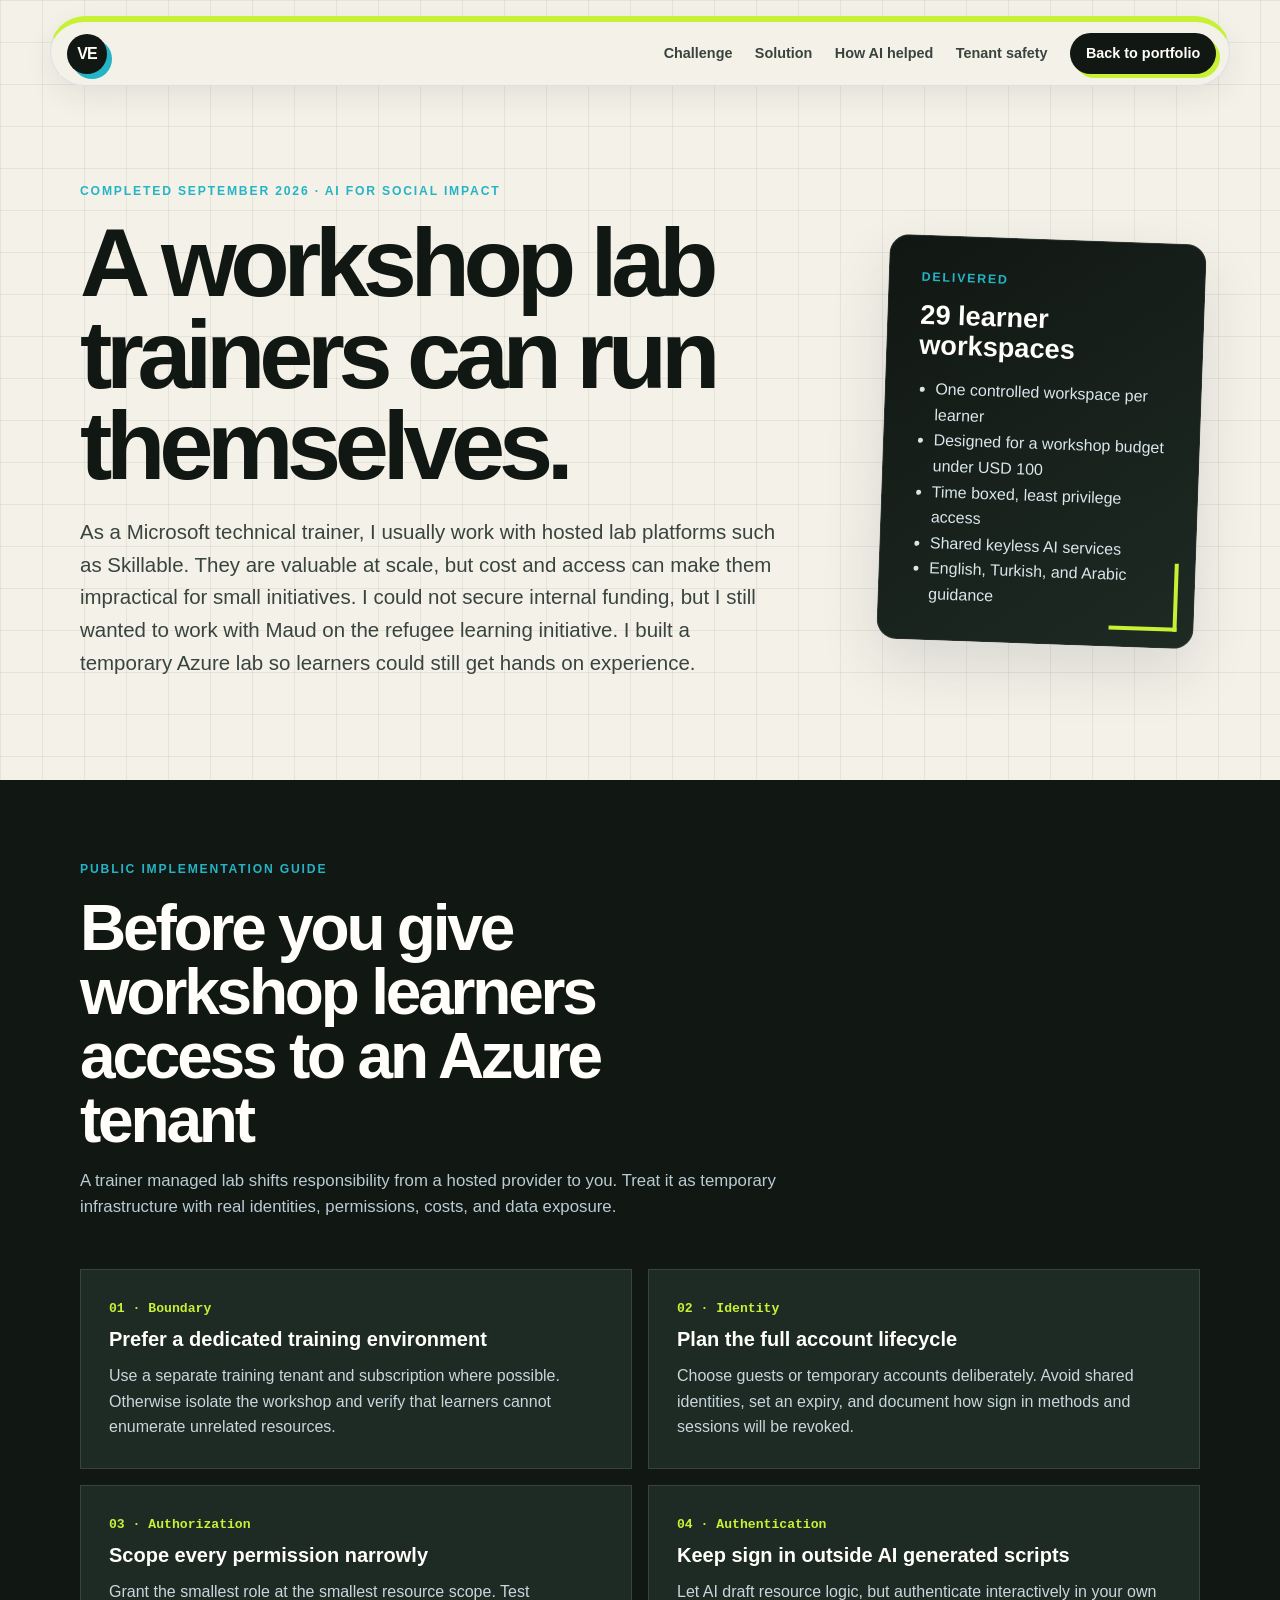
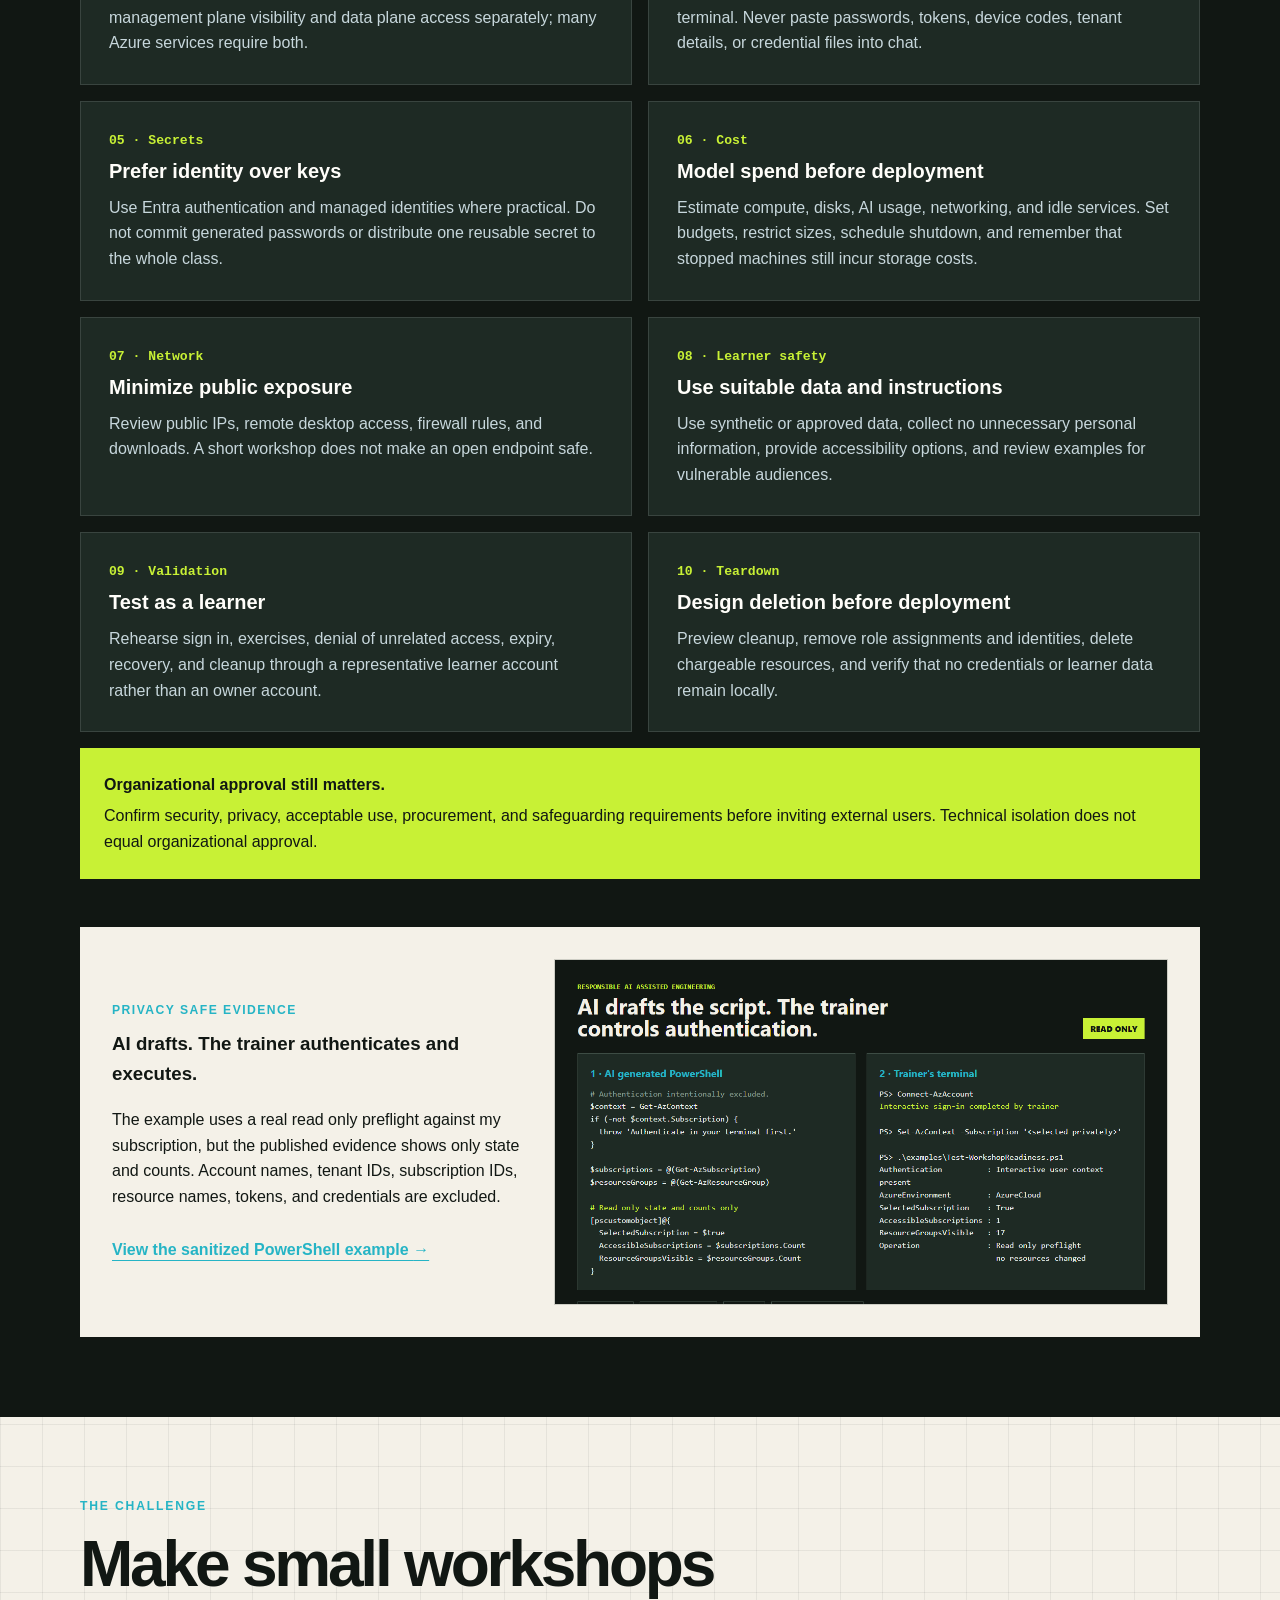
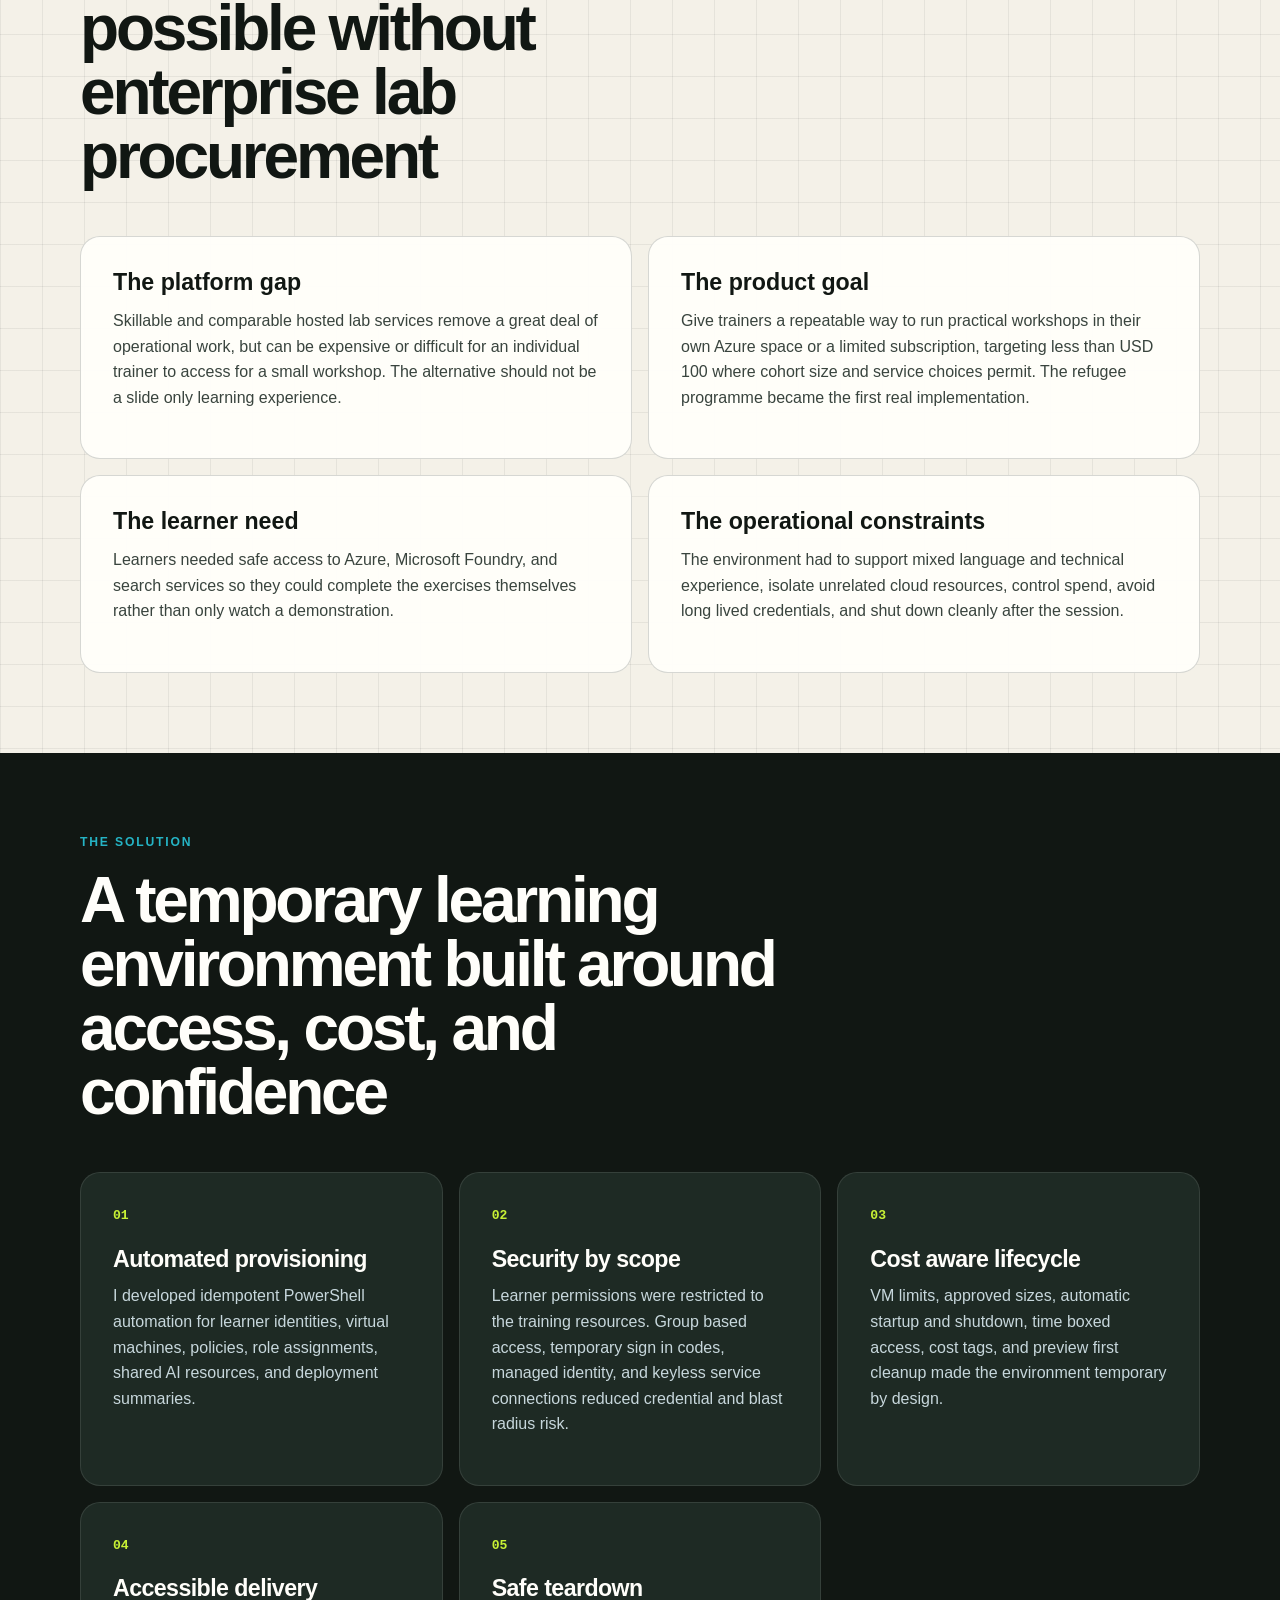
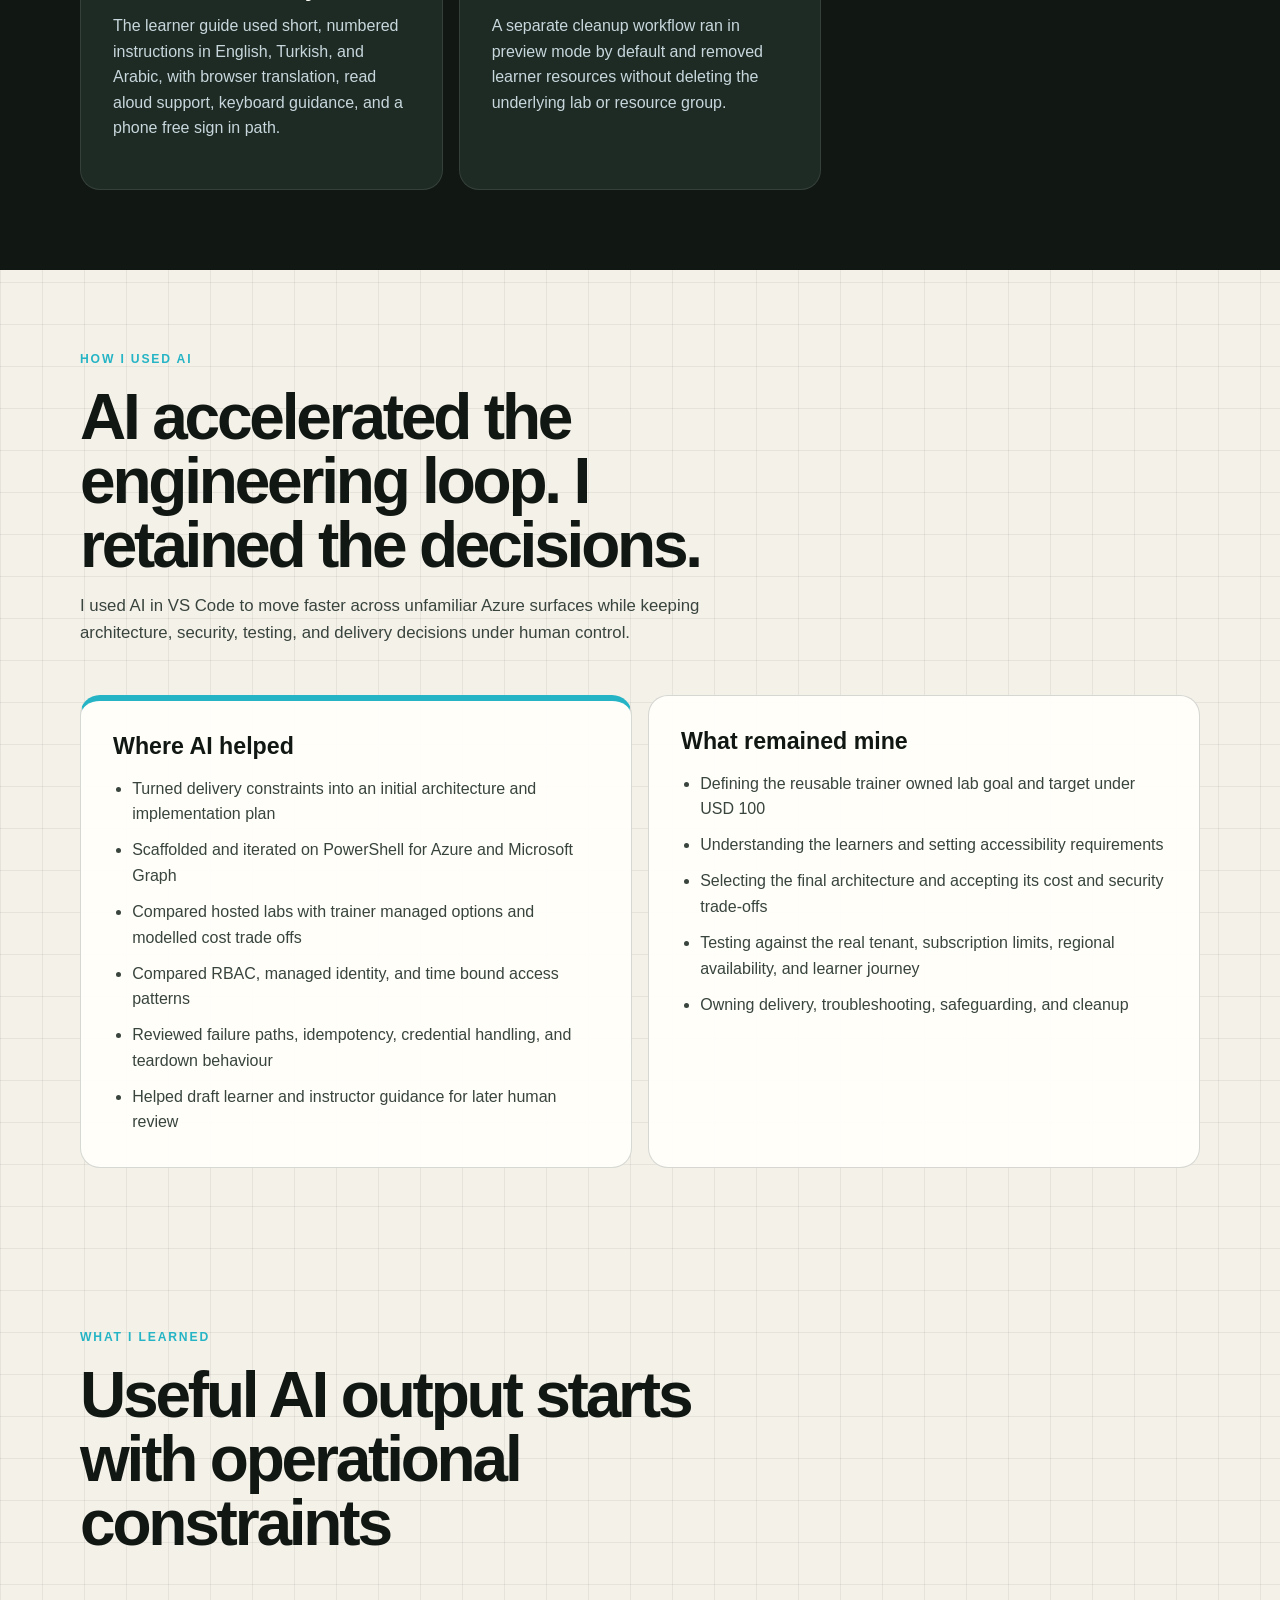
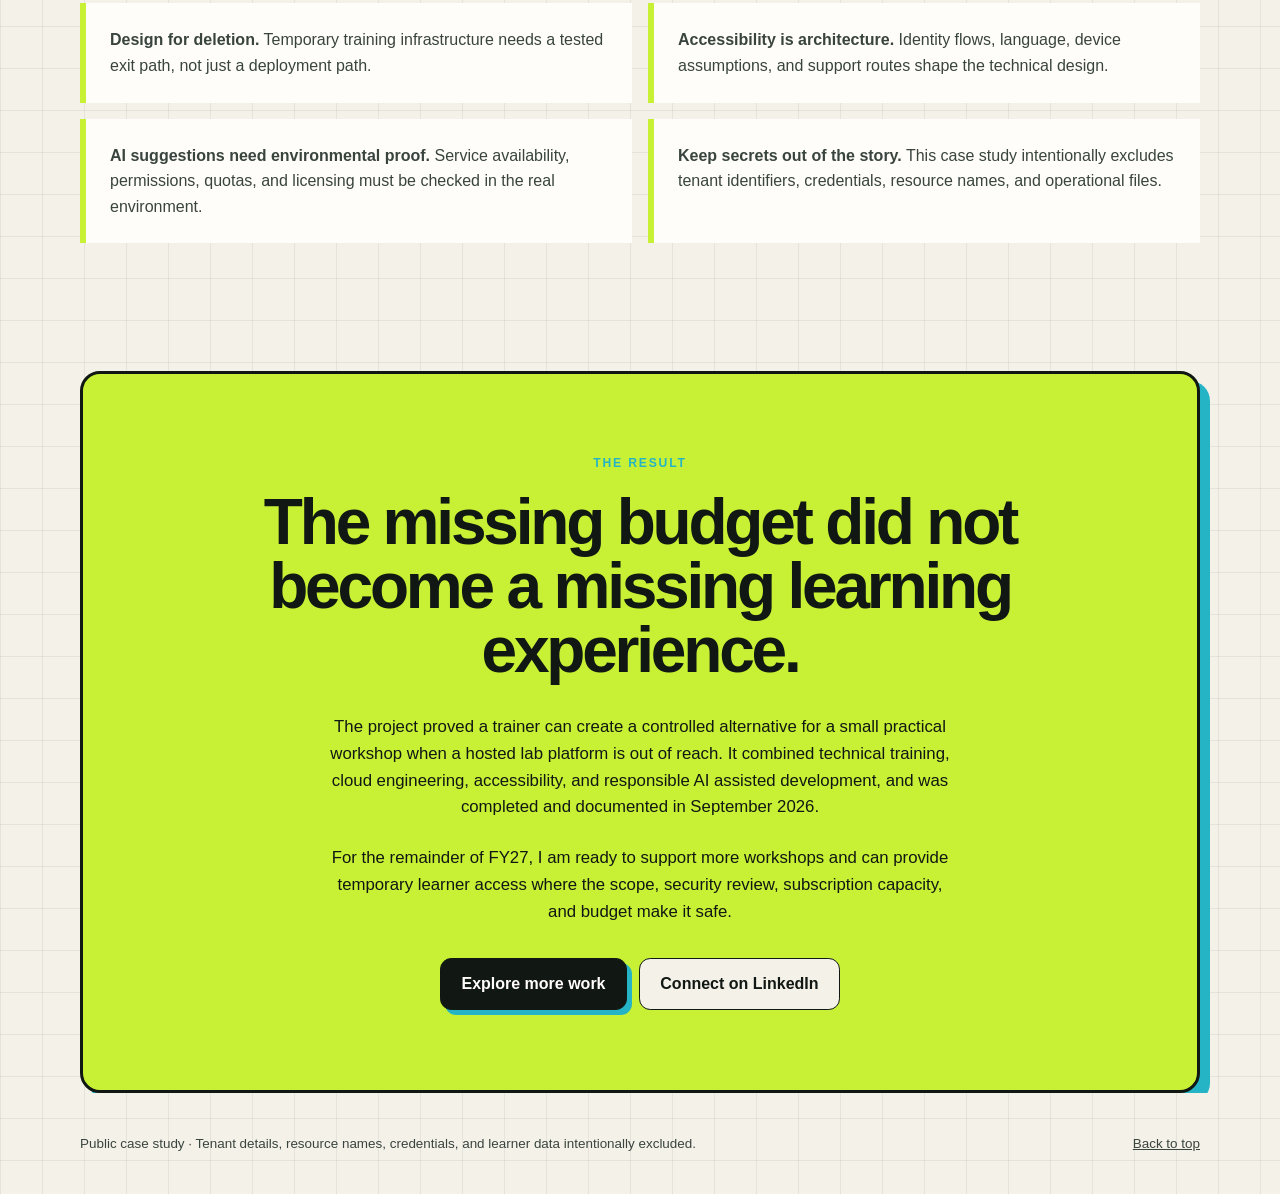
==== ai901-refugee-labs.html @ 52367ea5 "Add trainer managed Azure lab case study" ====
<!doctype html>
<html lang="en">
<head>
  <meta charset="utf-8">
  <meta name="viewport" content="width=device-width, initial-scale=1">
  <meta name="description" content="How Victoria Eshelby built secure, cost controlled Azure AI labs for refugee learners with AI assisted engineering.">
  <meta name="robots" content="index, follow">
  <title>AI-901 Refugee Labs | Victoria Eshelby</title>
  <link rel="stylesheet" href="styles.css">
</head>
<body>
  <a class="skip-link" href="#main-content">Skip to content</a>

  <header class="site-header">
    <a class="wordmark" href="index.html" aria-label="Portfolio home">VE</a>
    <nav aria-label="Case study navigation">
      <a href="#challenge">Challenge</a>
      <a href="#solution">Solution</a>
      <a href="#ai">How AI helped</a>
      <a href="#tenant-safety">Tenant safety</a>
      <a class="nav-cta" href="index.html#work">Back to portfolio</a>
    </nav>
  </header>

  <main id="main-content">
    <section class="case-hero">
      <div>
        <p class="eyebrow">Completed September 2026 · AI for social impact</p>
        <h1>A workshop lab trainers can run themselves.</h1>
        <p class="hero-summary">
          As a Microsoft technical trainer, I usually work with hosted lab platforms such as
          Skillable. They are valuable at scale, but cost and access can make them impractical
          for small initiatives. I could not secure internal funding, but I still wanted to work
          with Maud on the refugee learning initiative. I built a temporary Azure lab so learners
          could still get hands on experience.
        </p>
      </div>
      <aside class="signal-card" aria-label="Project results">
        <p class="signal-label">Delivered</p>
        <p class="signal-title">29 learner workspaces</p>
        <ul>
          <li>One controlled workspace per learner</li>
          <li>Designed for a workshop budget under USD 100</li>
          <li>Time boxed, least privilege access</li>
          <li>Shared keyless AI services</li>
          <li>English, Turkish, and Arabic guidance</li>
        </ul>
      </aside>
    </section>

    <section class="section section-dark case-section" id="tenant-safety">
      <div class="section-heading">
        <p class="eyebrow">Public implementation guide</p>
        <h2>Before you give workshop learners access to an Azure tenant</h2>
        <p>
          A trainer managed lab shifts responsibility from a hosted provider to you. Treat it as
          temporary infrastructure with real identities, permissions, costs, and data exposure.
        </p>
      </div>

      <div class="safety-grid">
        <article class="safety-item">
          <p class="case-number">01 · Boundary</p>
          <h3>Prefer a dedicated training environment</h3>
          <p>Use a separate training tenant and subscription where possible. Otherwise isolate the workshop and verify that learners cannot enumerate unrelated resources.</p>
        </article>
        <article class="safety-item">
          <p class="case-number">02 · Identity</p>
          <h3>Plan the full account lifecycle</h3>
          <p>Choose guests or temporary accounts deliberately. Avoid shared identities, set an expiry, and document how sign in methods and sessions will be revoked.</p>
        </article>
        <article class="safety-item">
          <p class="case-number">03 · Authorization</p>
          <h3>Scope every permission narrowly</h3>
          <p>Grant the smallest role at the smallest resource scope. Test management plane visibility and data plane access separately; many Azure services require both.</p>
        </article>
        <article class="safety-item">
          <p class="case-number">04 · Authentication</p>
          <h3>Keep sign in outside AI generated scripts</h3>
          <p>Let AI draft resource logic, but authenticate interactively in your own terminal. Never paste passwords, tokens, device codes, tenant details, or credential files into chat.</p>
        </article>
        <article class="safety-item">
          <p class="case-number">05 · Secrets</p>
          <h3>Prefer identity over keys</h3>
          <p>Use Entra authentication and managed identities where practical. Do not commit generated passwords or distribute one reusable secret to the whole class.</p>
        </article>
        <article class="safety-item">
          <p class="case-number">06 · Cost</p>
          <h3>Model spend before deployment</h3>
          <p>Estimate compute, disks, AI usage, networking, and idle services. Set budgets, restrict sizes, schedule shutdown, and remember that stopped machines still incur storage costs.</p>
        </article>
        <article class="safety-item">
          <p class="case-number">07 · Network</p>
          <h3>Minimize public exposure</h3>
          <p>Review public IPs, remote desktop access, firewall rules, and downloads. A short workshop does not make an open endpoint safe.</p>
        </article>
        <article class="safety-item">
          <p class="case-number">08 · Learner safety</p>
          <h3>Use suitable data and instructions</h3>
          <p>Use synthetic or approved data, collect no unnecessary personal information, provide accessibility options, and review examples for vulnerable audiences.</p>
        </article>
        <article class="safety-item">
          <p class="case-number">09 · Validation</p>
          <h3>Test as a learner</h3>
          <p>Rehearse sign in, exercises, denial of unrelated access, expiry, recovery, and cleanup through a representative learner account rather than an owner account.</p>
        </article>
        <article class="safety-item">
          <p class="case-number">10 · Teardown</p>
          <h3>Design deletion before deployment</h3>
          <p>Preview cleanup, remove role assignments and identities, delete chargeable resources, and verify that no credentials or learner data remain locally.</p>
        </article>
      </div>

      <aside class="safety-warning">
        <strong>Organizational approval still matters.</strong>
        Confirm security, privacy, acceptable use, procurement, and safeguarding requirements
        before inviting external users. Technical isolation does not equal organizational approval.
      </aside>

      <article class="evidence-panel">
        <div>
          <p class="publication-label">Privacy safe evidence</p>
          <h3>AI drafts. The trainer authenticates and executes.</h3>
          <p>
            The example uses a real read only preflight against my subscription, but the published
            evidence shows only state and counts. Account names, tenant IDs, subscription IDs,
            resource names, tokens, and credentials are excluded.
          </p>
          <a class="text-link" href="examples/Test-WorkshopReadiness.ps1">View the sanitized PowerShell example <span aria-hidden="true">→</span></a>
        </div>
        <img src="assets/ai-workshop-auth-boundary.png" alt="Redacted workflow showing AI drafting a PowerShell preflight and a trainer authenticating interactively before running it">
      </article>
    </section>

    <section class="section case-section" id="challenge">
      <div class="section-heading">
        <p class="eyebrow">The challenge</p>
        <h2>Make small workshops possible without enterprise lab procurement</h2>
      </div>
      <div class="case-grid">
        <article class="case-panel">
          <h3>The platform gap</h3>
          <p>
            Skillable and comparable hosted lab services remove a great deal of operational
            work, but can be expensive or difficult for an individual trainer to access for a
            small workshop. The alternative should not be a slide only learning experience.
          </p>
        </article>
        <article class="case-panel">
          <h3>The product goal</h3>
          <p>
            Give trainers a repeatable way to run practical workshops in their own Azure space
            or a limited subscription, targeting less than USD 100 where cohort size and service
            choices permit. The refugee programme became the first real implementation.
          </p>
        </article>
        <article class="case-panel">
          <h3>The learner need</h3>
          <p>
            Learners needed safe access to Azure, Microsoft Foundry, and search services so
            they could complete the exercises themselves rather than only watch a demonstration.
          </p>
        </article>
        <article class="case-panel">
          <h3>The operational constraints</h3>
          <p>
            The environment had to support mixed language and technical experience, isolate
            unrelated cloud resources, control spend, avoid long lived credentials, and shut
            down cleanly after the session.
          </p>
        </article>
      </div>
    </section>

    <section class="section section-dark case-section" id="solution">
      <div class="section-heading">
        <p class="eyebrow">The solution</p>
        <h2>A temporary learning environment built around access, cost, and confidence</h2>
      </div>
      <div class="case-grid case-grid-three">
        <article class="work-card">
          <p class="case-number">01</p>
          <h3>Automated provisioning</h3>
          <p>
            I developed idempotent PowerShell automation for learner identities, virtual
            machines, policies, role assignments, shared AI resources, and deployment summaries.
          </p>
        </article>
        <article class="work-card">
          <p class="case-number">02</p>
          <h3>Security by scope</h3>
          <p>
            Learner permissions were restricted to the training resources. Group based access,
            temporary sign in codes, managed identity, and keyless service connections reduced
            credential and blast radius risk.
          </p>
        </article>
        <article class="work-card">
          <p class="case-number">03</p>
          <h3>Cost aware lifecycle</h3>
          <p>
            VM limits, approved sizes, automatic startup and shutdown, time boxed access, cost
            tags, and preview first cleanup made the environment temporary by design.
          </p>
        </article>
        <article class="work-card">
          <p class="case-number">04</p>
          <h3>Accessible delivery</h3>
          <p>
            The learner guide used short, numbered instructions in English, Turkish, and Arabic,
            with browser translation, read aloud support, keyboard guidance, and a phone free
            sign in path.
          </p>
        </article>
        <article class="work-card">
          <p class="case-number">05</p>
          <h3>Safe teardown</h3>
          <p>
            A separate cleanup workflow ran in preview mode by default and removed learner
            resources without deleting the underlying lab or resource group.
          </p>
        </article>
      </div>
    </section>

    <section class="section case-section" id="ai">
      <div class="section-heading">
        <p class="eyebrow">How I used AI</p>
        <h2>AI accelerated the engineering loop. I retained the decisions.</h2>
        <p>
          I used AI in VS Code to move faster across unfamiliar Azure surfaces while keeping
          architecture, security, testing, and delivery decisions under human control.
        </p>
      </div>
      <div class="case-grid">
        <article class="case-panel case-panel-accent">
          <h3>Where AI helped</h3>
          <ul class="outcome-list outcome-list-dark">
            <li>Turned delivery constraints into an initial architecture and implementation plan</li>
            <li>Scaffolded and iterated on PowerShell for Azure and Microsoft Graph</li>
            <li>Compared hosted labs with trainer managed options and modelled cost trade offs</li>
            <li>Compared RBAC, managed identity, and time bound access patterns</li>
            <li>Reviewed failure paths, idempotency, credential handling, and teardown behaviour</li>
            <li>Helped draft learner and instructor guidance for later human review</li>
          </ul>
        </article>
        <article class="case-panel">
          <h3>What remained mine</h3>
          <ul class="outcome-list outcome-list-dark">
            <li>Defining the reusable trainer owned lab goal and target under USD 100</li>
            <li>Understanding the learners and setting accessibility requirements</li>
            <li>Selecting the final architecture and accepting its cost and security trade-offs</li>
            <li>Testing against the real tenant, subscription limits, regional availability, and learner journey</li>
            <li>Owning delivery, troubleshooting, safeguarding, and cleanup</li>
          </ul>
        </article>
      </div>
    </section>

    <section class="section case-section">
      <div class="section-heading">
        <p class="eyebrow">What I learned</p>
        <h2>Useful AI output starts with operational constraints</h2>
      </div>
      <div class="lesson-list">
        <p><strong>Design for deletion.</strong> Temporary training infrastructure needs a tested exit path, not just a deployment path.</p>
        <p><strong>Accessibility is architecture.</strong> Identity flows, language, device assumptions, and support routes shape the technical design.</p>
        <p><strong>AI suggestions need environmental proof.</strong> Service availability, permissions, quotas, and licensing must be checked in the real environment.</p>
        <p><strong>Keep secrets out of the story.</strong> This case study intentionally excludes tenant identifiers, credentials, resource names, and operational files.</p>
      </div>
    </section>

    <section class="closing case-closing">
      <p class="eyebrow">The result</p>
      <h2>The missing budget did not become a missing learning experience.</h2>
      <p class="closing-copy">
        The project proved a trainer can create a controlled alternative for a small practical
        workshop when a hosted lab platform is out of reach. It combined technical training,
        cloud engineering, accessibility, and responsible AI assisted development, and was
        completed and documented in September 2026.
      </p>
      <p class="closing-copy">
        For the remainder of FY27, I am ready to support more workshops and can provide temporary
        learner access where the scope, security review, subscription capacity, and budget make it safe.
      </p>
      <div class="hero-actions closing-actions">
        <a class="button button-primary" href="index.html#work">Explore more work</a>
        <a class="button button-secondary" href="https://www.linkedin.com/in/victoria-eshelby/">Connect on LinkedIn</a>
      </div>
    </section>
  </main>

  <footer>
    <p>Public case study · Tenant details, resource names, credentials, and learner data intentionally excluded.</p>
    <a href="#main-content">Back to top</a>
  </footer>
</body>
</html>
---- styles.css ----
:root {
  --ink: #111713;
  --muted: #39443e;
  --paper: #f4f1e8;
  --white: #fffefa;
  --blue: #25b4c5;
  --blue-dark: #111713;
  --cyan: #25b4c5;
  --green: #c8f135;
  --line: rgba(30, 42, 36, 0.18);
  --grid: rgba(30, 42, 36, 0.07);
  --night: #111713;
  --night-soft: #1e2a24;
  --radius: 1.25rem;
  --shadow: 0 24px 60px rgba(16, 36, 48, 0.12);
}

* {
  box-sizing: border-box;
}

html {
  scroll-behavior: smooth;
}

body {
  margin: 0;
  color: var(--ink);
  background-color: var(--paper);
  background-image:
    linear-gradient(var(--grid) 1px, transparent 1px),
    linear-gradient(90deg, var(--grid) 1px, transparent 1px);
  background-size: 42px 42px;
  font-family: Inter, "Segoe UI", Arial, sans-serif;
  line-height: 1.6;
}

a {
  color: inherit;
}

.skip-link {
  position: fixed;
  top: -4rem;
  left: 1rem;
  z-index: 100;
  padding: 0.75rem 1rem;
  color: var(--white);
  background: var(--night);
  border-radius: 0.5rem;
}

.skip-link:focus {
  top: 1rem;
}

.site-header {
  position: sticky;
  top: 0;
  z-index: 20;
  display: flex;
  align-items: center;
  justify-content: space-between;
  width: min(1180px, calc(100% - 2rem));
  margin: 1rem auto 0;
  padding: 0.7rem 0.8rem 0.7rem 1rem;
  background: rgba(244, 241, 232, 0.94);
  border: 1px solid rgba(216, 224, 227, 0.9);
  border-top: 6px solid var(--green);
  border-radius: 4rem;
  box-shadow: 0 10px 30px rgba(16, 36, 48, 0.08);
  backdrop-filter: blur(14px);
}

.wordmark {
  display: grid;
  width: 2.5rem;
  height: 2.5rem;
  place-items: center;
  color: var(--white);
  background: var(--night);
  border-radius: 50%;
  font-weight: 800;
  text-decoration: none;
  letter-spacing: -0.06em;
  box-shadow: 5px 5px 0 var(--cyan);
}

nav {
  display: flex;
  align-items: center;
  gap: 1.4rem;
}

nav a {
  color: var(--muted);
  font-size: 0.9rem;
  font-weight: 650;
  text-decoration: none;
}

nav a:hover,
nav a:focus {
  color: var(--blue-dark);
}

nav .nav-cta {
  padding: 0.55rem 1rem;
  color: var(--white);
  background: var(--blue-dark);
  box-shadow: 4px 4px 0 var(--green);
  border-radius: 2rem;
}

main,
footer {
  overflow: hidden;
}

.hero {
  position: relative;
  display: grid;
  grid-template-columns: minmax(0, 1.6fr) minmax(280px, 0.7fr);
  gap: 5rem;
  align-items: center;
  width: min(1120px, calc(100% - 2rem));
  min-height: 720px;
  margin: 0 auto;
  padding: 6rem 0 5rem;
}

.hero::before {
  position: absolute;
  top: 4rem;
  right: -20rem;
  width: 38rem;
  height: 38rem;
  content: "";
  background: radial-gradient(circle, rgba(37, 180, 197, 0.22), rgba(37, 180, 197, 0));
  pointer-events: none;
}

.eyebrow {
  margin: 0 0 1rem;
  color: var(--blue);
  font-size: 0.76rem;
  font-weight: 800;
  letter-spacing: 0.15em;
  text-transform: uppercase;
}

h1,
h2,
h3,
p {
  margin-top: 0;
}

h1 {
  max-width: 840px;
  margin-bottom: 1.5rem;
  font-size: clamp(3.2rem, 7.6vw, 6.8rem);
  line-height: 0.94;
  letter-spacing: -0.065em;
}

h1 span {
  display: inline;
  color: var(--ink);
  background: linear-gradient(transparent 58%, var(--cyan) 58%);
}

.hero-summary {
  max-width: 700px;
  color: var(--muted);
  font-size: clamp(1.05rem, 2vw, 1.28rem);
}

.hero-actions {
  display: flex;
  flex-wrap: wrap;
  gap: 0.8rem;
  margin-top: 2rem;
}

.button {
  display: inline-flex;
  align-items: center;
  justify-content: center;
  min-height: 3.1rem;
  padding: 0.75rem 1.25rem;
  border: 1px solid var(--blue-dark);
  border-radius: 0.7rem;
  font-weight: 750;
  text-decoration: none;
  transition: transform 160ms ease, box-shadow 160ms ease;
}

.button:hover,
.button:focus {
  transform: translateY(-2px);
  box-shadow: 0 12px 24px rgba(0, 91, 120, 0.16);
}

.button-primary {
  color: var(--white);
  background: var(--blue-dark);
  box-shadow: 5px 5px 0 var(--cyan);
}

.button-secondary {
  color: var(--ink);
  background: var(--paper);
}

.signal-card {
  position: relative;
  padding: 2rem;
  color: var(--white);
  background: linear-gradient(145deg, var(--night), var(--night-soft));
  border: 1px solid rgba(255, 255, 255, 0.1);
  border-radius: var(--radius);
  box-shadow: var(--shadow);
  transform: rotate(2deg);
}

.signal-card::after {
  position: absolute;
  right: 1rem;
  bottom: 1rem;
  width: 4rem;
  height: 4rem;
  content: "";
  border-right: 4px solid var(--green);
  border-bottom: 4px solid var(--green);
}

.signal-label {
  color: var(--cyan);
  font-size: 0.78rem;
  font-weight: 750;
  letter-spacing: 0.14em;
  text-transform: uppercase;
}

.signal-title {
  margin-bottom: 1rem;
  font-size: 1.7rem;
  font-weight: 780;
  line-height: 1.1;
}

.signal-card ul {
  margin: 0;
  padding-left: 1.1rem;
  color: #d9e7eb;
}

.metrics {
  display: grid;
  grid-template-columns: repeat(4, 1fr);
  width: min(1120px, calc(100% - 2rem));
  margin: 0 auto 6rem;
  background: rgba(255, 254, 250, 0.95);
  border: 1px solid var(--line);
  border-radius: var(--radius);
  box-shadow: 0 18px 45px rgba(16, 36, 48, 0.06);
}

.metrics article {
  padding: 1.7rem;
  border-right: 1px solid var(--line);
}

.metrics article:last-child {
  border-right: 0;
}

.metrics strong,
.metrics span {
  display: block;
}

.metrics strong {
  color: var(--blue-dark);
  font-size: 2rem;
  letter-spacing: -0.04em;
}

.metrics span {
  color: var(--muted);
  font-size: 0.87rem;
}

.section {
  width: min(1120px, calc(100% - 2rem));
  margin: 0 auto;
  padding: 6rem 0;
}

.section-heading {
  max-width: 700px;
  margin-bottom: 3rem;
}

.section-heading h2,
.closing h2 {
  margin-bottom: 1rem;
  font-size: clamp(2.2rem, 5vw, 4rem);
  line-height: 1;
  letter-spacing: -0.05em;
}

.section-heading > p:last-child {
  color: var(--muted);
  font-size: 1.05rem;
}

.expertise-grid {
  display: grid;
  grid-template-columns: repeat(3, 1fr);
  gap: 1rem;
}

.expertise-card {
  position: relative;
  min-height: 330px;
  padding: 2rem;
  background: rgba(255, 254, 250, 0.96);
  border: 1px solid var(--line);
  border-radius: var(--radius);
}

.card-index {
  color: var(--blue);
  font-size: 0.76rem;
  font-weight: 800;
  letter-spacing: 0.12em;
}

.expertise-card h3,
.work-card h3,
.timeline-item h3 {
  margin: 1.2rem 0 0.7rem;
  font-size: 1.45rem;
  line-height: 1.15;
  letter-spacing: -0.025em;
}

.expertise-card p {
  color: var(--muted);
}

.tag-list {
  display: flex;
  flex-wrap: wrap;
  gap: 0.45rem;
  margin: 1.5rem 0 0;
  padding: 0;
  list-style: none;
}

.tag-list li {
  padding: 0.35rem 0.65rem;
  color: var(--ink);
  background: rgba(37, 180, 197, 0.18);
  border: 1px solid rgba(37, 180, 197, 0.28);
  border-radius: 2rem;
  font-size: 0.78rem;
  font-weight: 700;
}

.section-dark {
  width: 100%;
  max-width: none;
  padding-right: max(1rem, calc((100% - 1120px) / 2));
  padding-left: max(1rem, calc((100% - 1120px) / 2));
  color: var(--white);
  background: var(--night);
}

.section-dark .section-heading > p:last-child {
  color: #b9ccd3;
}

.work-grid {
  display: grid;
  grid-template-columns: repeat(2, 1fr);
  gap: 1rem;
}

.work-card {
  padding: 2rem;
  background: var(--night-soft);
  border: 1px solid rgba(255, 255, 255, 0.1);
  border-radius: var(--radius);
}

.work-card-featured {
  grid-row: span 2;
  background: linear-gradient(145deg, #1e2a24, #263b31);
  border-top: 6px solid var(--green);
}

.work-meta {
  display: flex;
  flex-wrap: wrap;
  gap: 0.5rem;
}

.work-meta span {
  padding: 0.3rem 0.55rem;
  color: var(--cyan);
  border: 1px solid rgba(102, 214, 231, 0.28);
  border-radius: 2rem;
  font-size: 0.72rem;
  font-weight: 700;
  letter-spacing: 0.06em;
  text-transform: uppercase;
}

.work-card p,
.outcome-list {
  color: #c7d7dc;
}

.outcome-list {
  display: grid;
  gap: 0.65rem;
  margin: 2rem 0 0;
  padding-left: 1.2rem;
}

.stack {
  margin-bottom: 0;
  color: var(--cyan) !important;
  font-size: 0.85rem;
  font-weight: 700;
}

.work-card .text-link {
  display: inline-flex;
  margin-top: 1.25rem;
  color: var(--green);
}

.case-hero {
  display: grid;
  grid-template-columns: minmax(0, 1.6fr) minmax(280px, 0.7fr);
  gap: 5rem;
  align-items: center;
  width: min(1120px, calc(100% - 2rem));
  min-height: 680px;
  margin: 0 auto;
  padding: 6rem 0 5rem;
}

.case-hero h1 {
  max-width: 900px;
}

.case-section {
  padding-top: 5rem;
  padding-bottom: 5rem;
}

.case-grid {
  display: grid;
  grid-template-columns: repeat(2, minmax(0, 1fr));
  gap: 1rem;
}

.case-grid-three {
  grid-template-columns: repeat(3, minmax(0, 1fr));
}

.case-panel {
  padding: 2rem;
  background: rgba(255, 254, 250, 0.96);
  border: 1px solid var(--line);
  border-radius: var(--radius);
}

.case-panel-accent {
  border-top: 6px solid var(--cyan);
}

.case-panel h3 {
  margin-bottom: 0.75rem;
  font-size: 1.45rem;
  line-height: 1.15;
}

.case-panel p,
.lesson-list p {
  color: var(--muted);
}

.case-number {
  margin-bottom: 0.5rem;
  color: var(--green) !important;
  font-family: Consolas, "Courier New", monospace;
  font-size: 0.82rem;
  font-weight: 800;
}

.outcome-list-dark {
  margin-top: 1rem;
  color: var(--muted);
}

.lesson-list {
  display: grid;
  grid-template-columns: repeat(2, minmax(0, 1fr));
  gap: 1rem;
}

.lesson-list p {
  margin: 0;
  padding: 1.5rem;
  background: rgba(255, 254, 250, 0.96);
  border-left: 6px solid var(--green);
}

.safety-grid {
  display: grid;
  grid-template-columns: repeat(2, minmax(0, 1fr));
  gap: 1rem;
}

.safety-item {
  padding: 1.75rem;
  background: var(--night-soft);
  border: 1px solid rgba(255, 255, 255, 0.12);
}

.safety-item h3 {
  margin-bottom: 0.75rem;
  font-size: 1.25rem;
  line-height: 1.2;
}

.safety-item p:last-child {
  margin-bottom: 0;
  color: #c7d7dc;
}

.safety-warning {
  margin-top: 1rem;
  padding: 1.5rem;
  color: var(--ink);
  background: var(--green);
}

.safety-warning strong {
  display: block;
  margin-bottom: 0.35rem;
}

.evidence-panel {
  display: grid;
  grid-template-columns: minmax(0, 0.8fr) minmax(0, 1.2fr);
  gap: 2rem;
  align-items: center;
  margin-top: 3rem;
  padding: 2rem;
  background: var(--paper);
  color: var(--ink);
}

.evidence-panel img {
  display: block;
  width: 100%;
  border: 1px solid var(--line);
}

.case-closing {
  padding-top: 6rem;
}

.speaking {
  padding-bottom: 2rem;
}

.talk-grid {
  display: grid;
  grid-template-columns: repeat(2, minmax(0, 1fr));
  gap: 1rem;
}

.talk-card {
  display: grid;
  gap: 2.5rem;
  align-items: center;
  padding: 2.5rem;
  color: var(--paper);
  background: var(--ink);
  border: 3px solid var(--ink);
  border-left: 12px solid var(--green);
  border-radius: var(--radius);
  box-shadow: 10px 10px 0 var(--cyan);
}

.talk-card-featured {
  grid-template-columns: minmax(180px, 0.45fr) minmax(0, 1.55fr);
  grid-column: 1 / -1;
}

.talk-card-compact {
  grid-template-columns: 1fr;
  gap: 1.25rem;
  align-items: start;
  box-shadow: 6px 6px 0 var(--cyan);
}

.talk-mark {
  display: grid;
  min-height: 180px;
  place-items: center;
  color: var(--ink);
  background: var(--cyan);
  font-family: Consolas, "Courier New", monospace;
  font-size: clamp(2rem, 5vw, 4rem);
  font-weight: 800;
}

.talk-card-compact .talk-mark {
  min-height: 100px;
  font-size: 2rem;
}

.talk-platform {
  margin-bottom: 0.5rem;
  color: var(--green);
  font-size: 0.76rem;
  font-weight: 800;
  letter-spacing: 0.12em;
  text-transform: uppercase;
}

.talk-card h3 {
  max-width: 760px;
  margin-bottom: 0.8rem;
  font-size: clamp(1.7rem, 4vw, 2.8rem);
  line-height: 1.05;
  letter-spacing: -0.035em;
}

.talk-card-compact h3 {
  font-size: 1.6rem;
}

.talk-card p:not(.talk-platform) {
  max-width: 700px;
  color: #d5ddd8;
}

.text-link {
  display: inline-block;
  margin-top: 0.7rem;
  color: var(--cyan);
  font-weight: 800;
  text-underline-offset: 0.3rem;
}

.publication-card {
  display: grid;
  grid-template-columns: minmax(0, 1fr) auto;
  gap: 2rem;
  align-items: center;
  margin-top: 2rem;
  padding: 2rem;
  background: rgba(255, 254, 250, 0.96);
  border: 3px solid var(--ink);
  border-radius: var(--radius);
}

.publication-label {
  margin-bottom: 0.5rem;
  color: var(--blue);
  font-size: 0.76rem;
  font-weight: 800;
  letter-spacing: 0.12em;
  text-transform: uppercase;
}

.publication-card h3 {
  max-width: 820px;
  margin-bottom: 0.6rem;
  font-size: 1.35rem;
  line-height: 1.25;
}

.publication-card p:last-child {
  margin-bottom: 0;
  color: var(--muted);
}

.speaker-cta {
  display: grid;
  grid-template-columns: minmax(0, 1fr) auto;
  gap: 2rem;
  align-items: center;
  margin-top: 1rem;
  padding: 2rem;
  background: var(--green);
  border: 3px solid var(--ink);
  border-radius: var(--radius);
  box-shadow: 8px 8px 0 var(--cyan);
}

.speaker-cta h3 {
  margin-bottom: 0.5rem;
  font-size: 1.65rem;
  letter-spacing: -0.025em;
}

.speaker-cta p:last-child {
  max-width: 760px;
  margin-bottom: 0;
}

.timeline {
  border-top: 1px solid var(--line);
}

.timeline-item {
  display: grid;
  grid-template-columns: minmax(240px, 0.8fr) minmax(0, 1.2fr);
  gap: 3rem;
  padding: 2rem 0;
  border-bottom: 1px solid var(--line);
}

.timeline-date {
  margin-bottom: 0.2rem;
  color: var(--blue);
  font-size: 0.78rem;
  font-weight: 800;
  letter-spacing: 0.1em;
  text-transform: uppercase;
}

.timeline-item h3 {
  margin: 0;
}

.organization,
.timeline-item > p {
  color: var(--muted);
}

.credentials {
  padding-top: 2rem;
}

.credentials-layout {
  display: grid;
  grid-template-columns: 1.2fr 0.8fr;
  gap: 4rem;
  padding: 3rem;
  background: rgba(255, 254, 250, 0.96);
  border: 1px solid var(--line);
  border-radius: var(--radius);
}

.credentials-layout h3 {
  margin-bottom: 1.4rem;
}

.credential-list,
.education-list {
  display: grid;
  gap: 0.8rem;
  margin: 0;
  padding: 0;
  list-style: none;
}

.credential-list li {
  display: flex;
  gap: 1rem;
  align-items: center;
  color: var(--muted);
}

.credential-list span {
  min-width: 4.5rem;
  padding: 0.25rem 0.5rem;
  color: var(--ink);
  background: var(--green);
  border-radius: 0.4rem;
  font-size: 0.78rem;
  font-weight: 800;
  text-align: center;
}

.education-list li {
  padding-bottom: 1rem;
  border-bottom: 1px solid var(--line);
}

.education-list strong,
.education-list span {
  display: block;
}

.education-list span {
  color: var(--muted);
}

.closing {
  width: min(1120px, calc(100% - 2rem));
  margin: 3rem auto 0;
  padding: 5rem;
  text-align: center;
  background: var(--green);
  border: 3px solid var(--ink);
  box-shadow: 10px 10px 0 var(--cyan);
  border-radius: var(--radius);
}

.closing h2 {
  max-width: 850px;
  margin-right: auto;
  margin-bottom: 2rem;
  margin-left: auto;
}

.closing-copy {
  max-width: 620px;
  margin-right: auto;
  margin-bottom: 1.5rem;
  margin-left: auto;
  font-size: 1.05rem;
}

.closing-actions {
  justify-content: center;
}

footer {
  display: flex;
  justify-content: space-between;
  width: min(1120px, calc(100% - 2rem));
  margin: 0 auto;
  padding: 2.5rem 0;
  color: var(--muted);
  font-size: 0.84rem;
}

footer p {
  margin: 0;
}

@media (max-width: 820px) {
  nav > a:not(.nav-cta) {
    display: none;
  }

  .hero,
  .case-hero {
    grid-template-columns: 1fr;
    gap: 2.5rem;
    min-height: auto;
    padding-top: 5rem;
  }

  .signal-card {
    transform: none;
  }

  .metrics {
    grid-template-columns: repeat(2, 1fr);
  }

  .metrics article:nth-child(2) {
    border-right: 0;
  }

  .metrics article:nth-child(-n + 2) {
    border-bottom: 1px solid var(--line);
  }

  .expertise-grid,
  .work-grid,
  .case-grid,
  .case-grid-three,
  .lesson-list,
  .safety-grid,
  .evidence-panel,
  .credentials-layout {
    grid-template-columns: 1fr;
  }

  .talk-card {
    grid-template-columns: 1fr;
  }

  .talk-grid {
    grid-template-columns: 1fr;
  }

  .talk-card-featured {
    grid-column: auto;
  }

  .talk-mark {
    min-height: 130px;
  }

  .publication-card {
    grid-template-columns: 1fr;
  }

  .speaker-cta {
    grid-template-columns: 1fr;
  }

  .work-card-featured {
    grid-row: auto;
  }

  .timeline-item {
    grid-template-columns: 1fr;
    gap: 0.8rem;
  }

  .closing {
    padding: 3rem 1.5rem;
  }
}

@media (max-width: 520px) {
  .site-header {
    margin-top: 0.5rem;
  }

  nav {
    gap: 0.5rem;
  }

  nav .nav-cta {
    padding: 0.5rem 0.8rem;
    font-size: 0.78rem;
  }

  h1 {
    font-size: clamp(3rem, 18vw, 4.5rem);
  }

  .hero,
  .case-hero {
    padding-top: 4rem;
  }

  .metrics {
    grid-template-columns: 1fr;
  }

  .metrics article,
  .metrics article:nth-child(2) {
    border-right: 0;
    border-bottom: 1px solid var(--line);
  }

  .metrics article:last-child {
    border-bottom: 0;
  }

  .section {
    padding-top: 4.5rem;
    padding-bottom: 4.5rem;
  }

  .credentials-layout {
    padding: 1.5rem;
  }

  footer {
    display: grid;
    gap: 0.6rem;
  }
}

@media (prefers-reduced-motion: reduce) {
  html {
    scroll-behavior: auto;
  }

  .button {
    transition: none;
  }
}
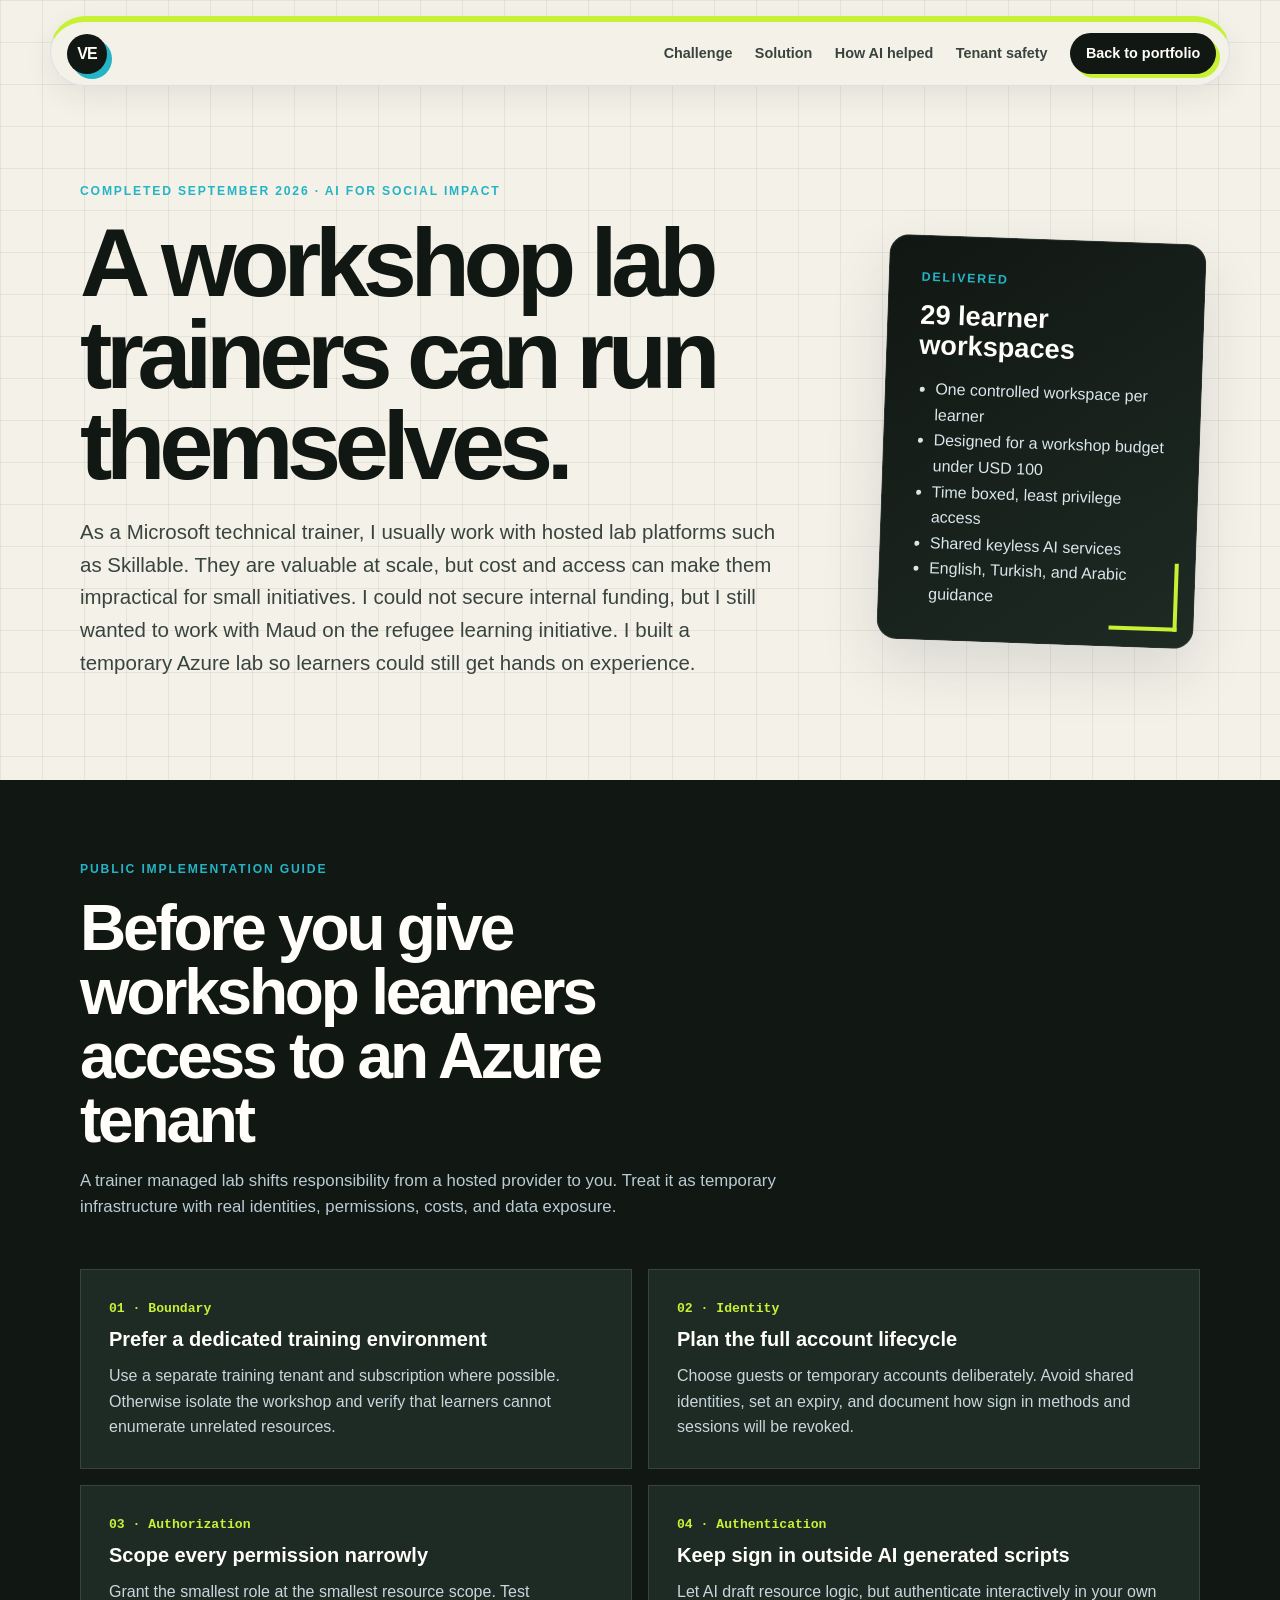
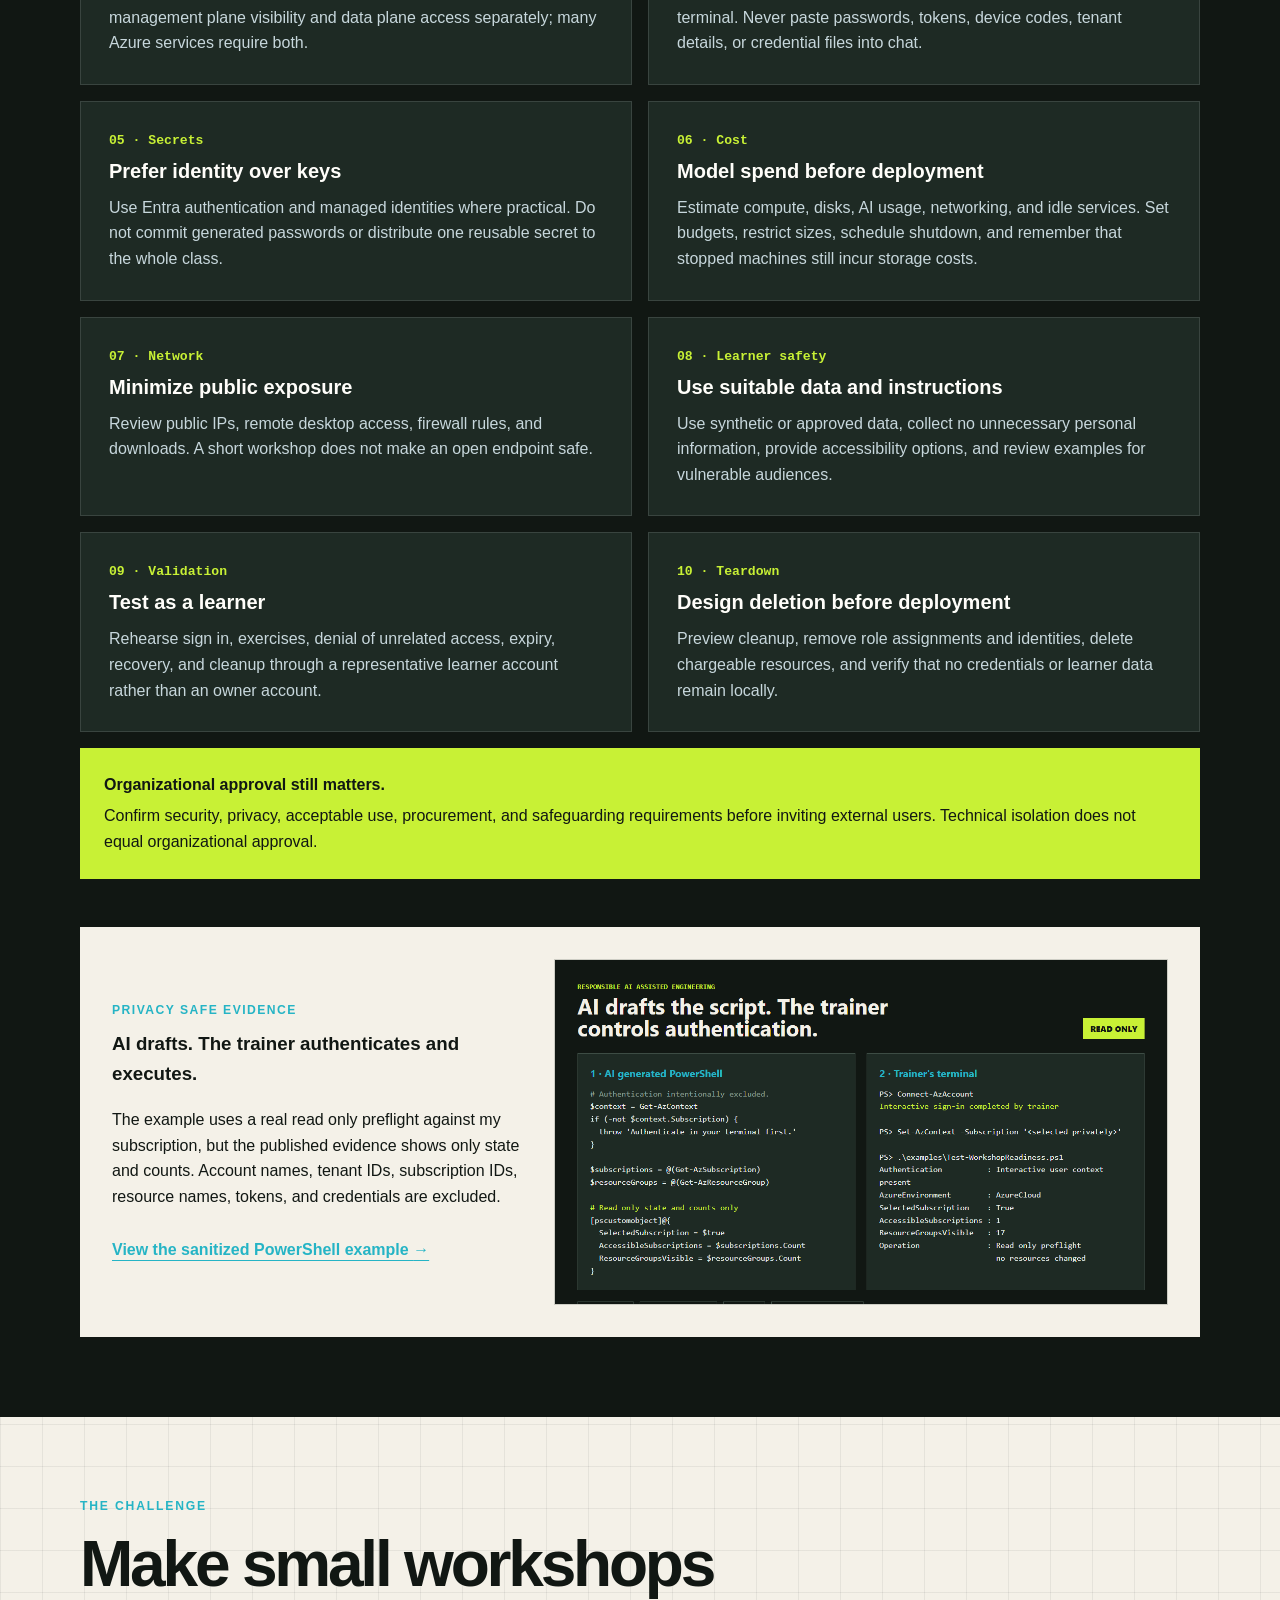
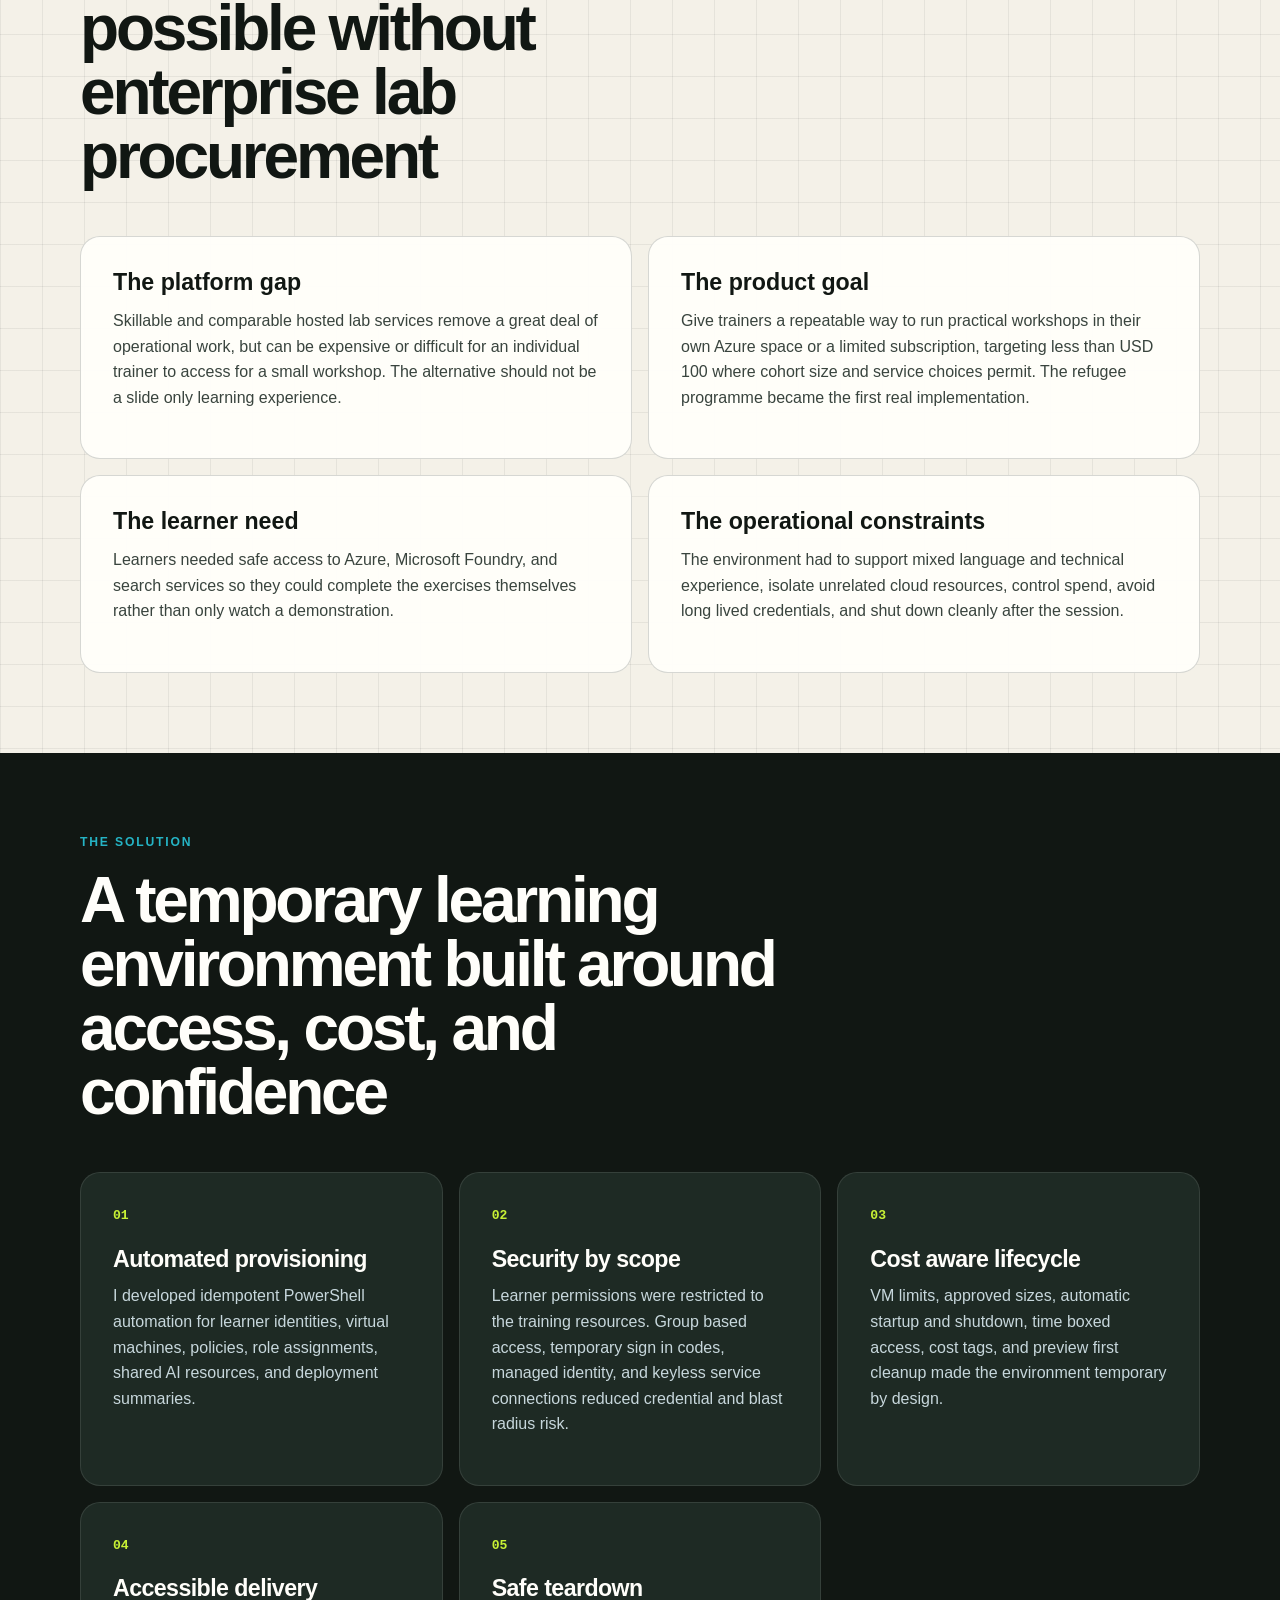
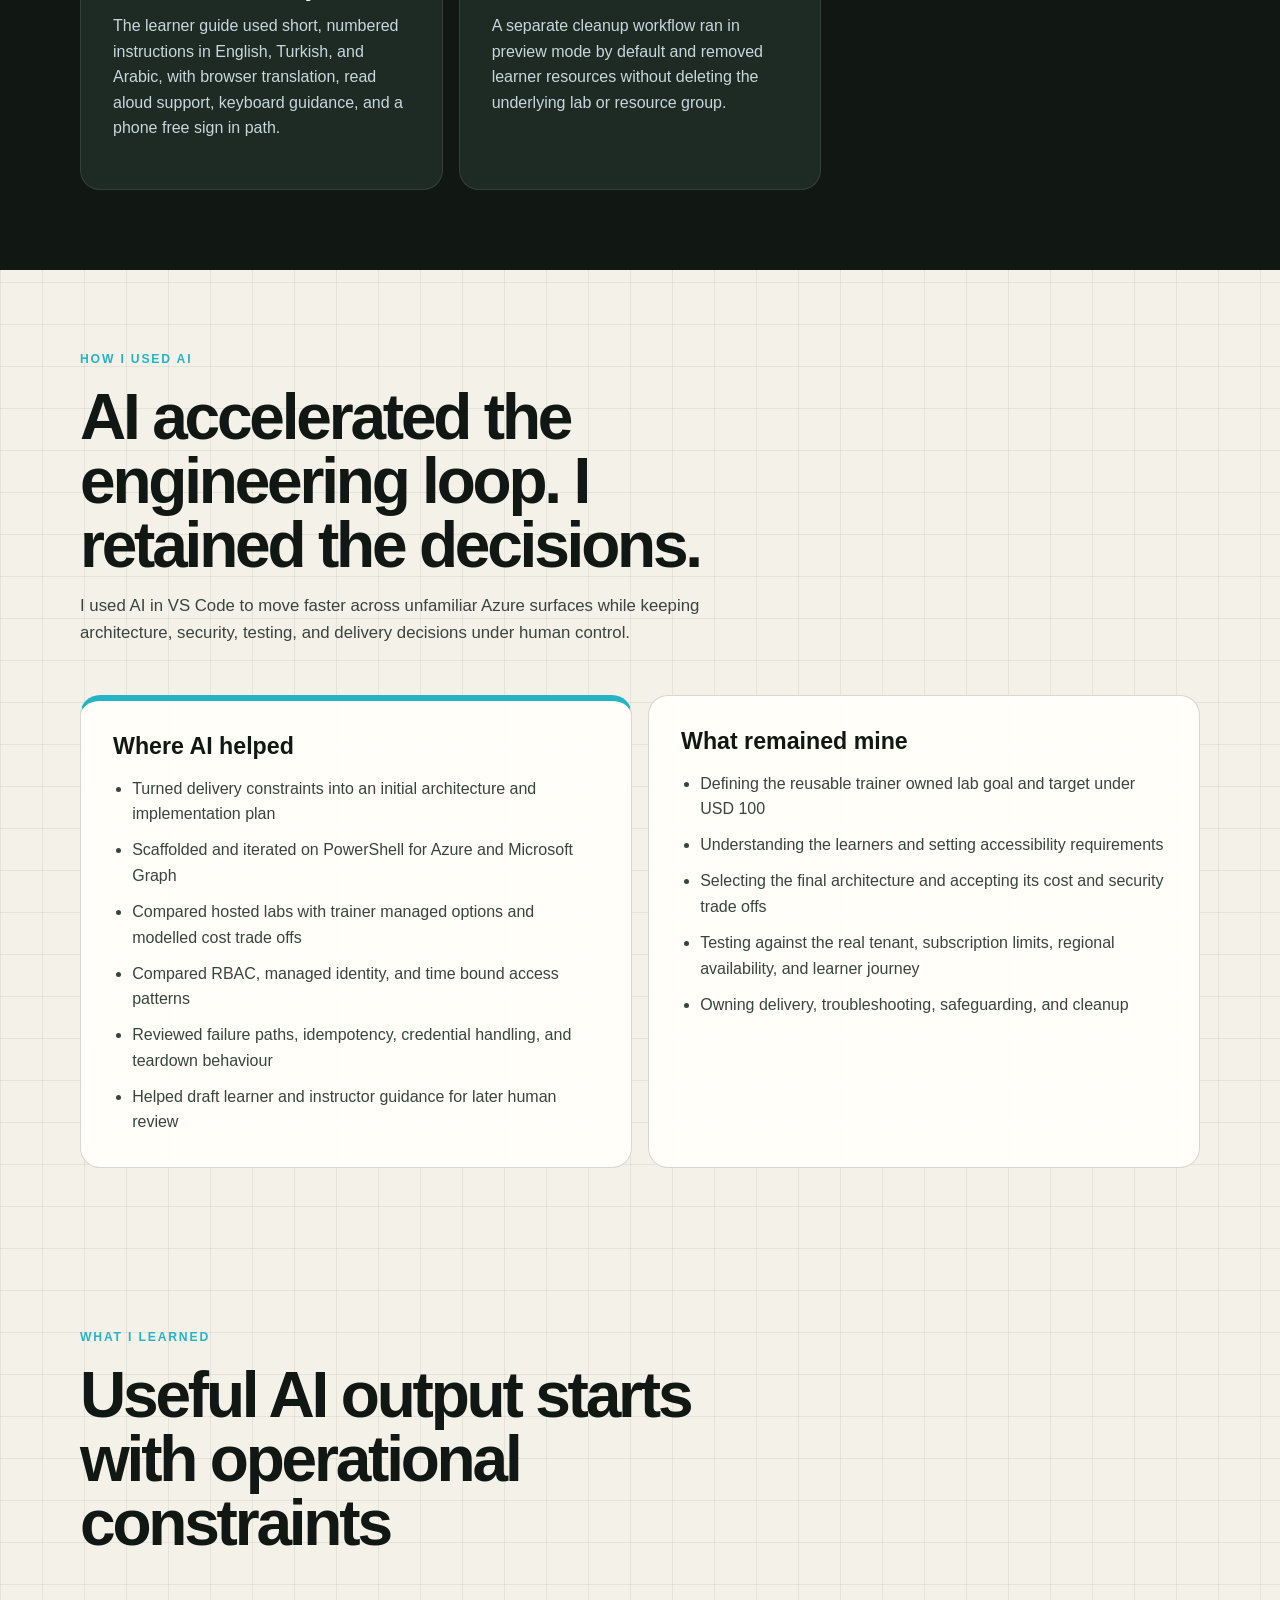
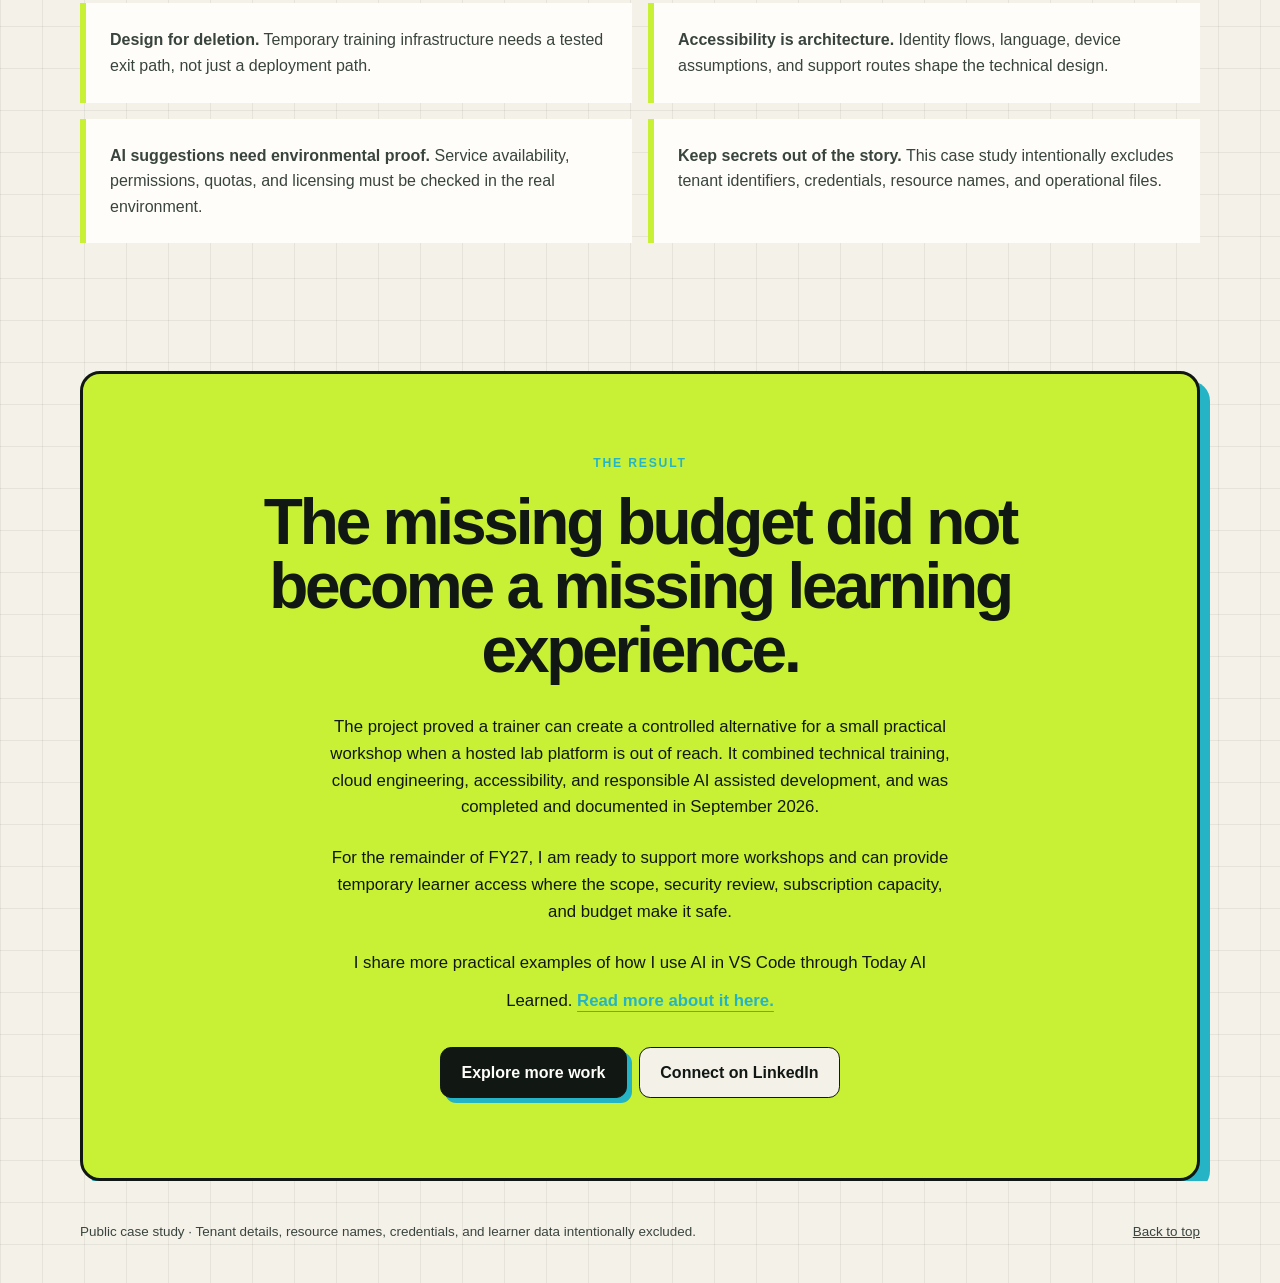
==== commit d55b1758: "Link Azure lab case study to Today AI Learned" ====
--- a/ai901-refugee-labs.html
+++ b/ai901-refugee-labs.html
@@ -249,7 +249,7 @@
           <ul class="outcome-list outcome-list-dark">
             <li>Defining the reusable trainer owned lab goal and target under USD 100</li>
             <li>Understanding the learners and setting accessibility requirements</li>
-            <li>Selecting the final architecture and accepting its cost and security trade-offs</li>
+            <li>Selecting the final architecture and accepting its cost and security trade offs</li>
             <li>Testing against the real tenant, subscription limits, regional availability, and learner journey</li>
             <li>Owning delivery, troubleshooting, safeguarding, and cleanup</li>
           </ul>
@@ -283,6 +283,10 @@
         For the remainder of FY27, I am ready to support more workshops and can provide temporary
         learner access where the scope, security review, subscription capacity, and budget make it safe.
       </p>
+      <p class="closing-copy">
+        I share more practical examples of how I use AI in VS Code through Today AI Learned.
+        <a class="text-link" href="https://veshelbymtt.github.io/today-ai-learned/">Read more about it here.</a>
+      </p>
       <div class="hero-actions closing-actions">
         <a class="button button-primary" href="index.html#work">Explore more work</a>
         <a class="button button-secondary" href="https://www.linkedin.com/in/victoria-eshelby/">Connect on LinkedIn</a>
